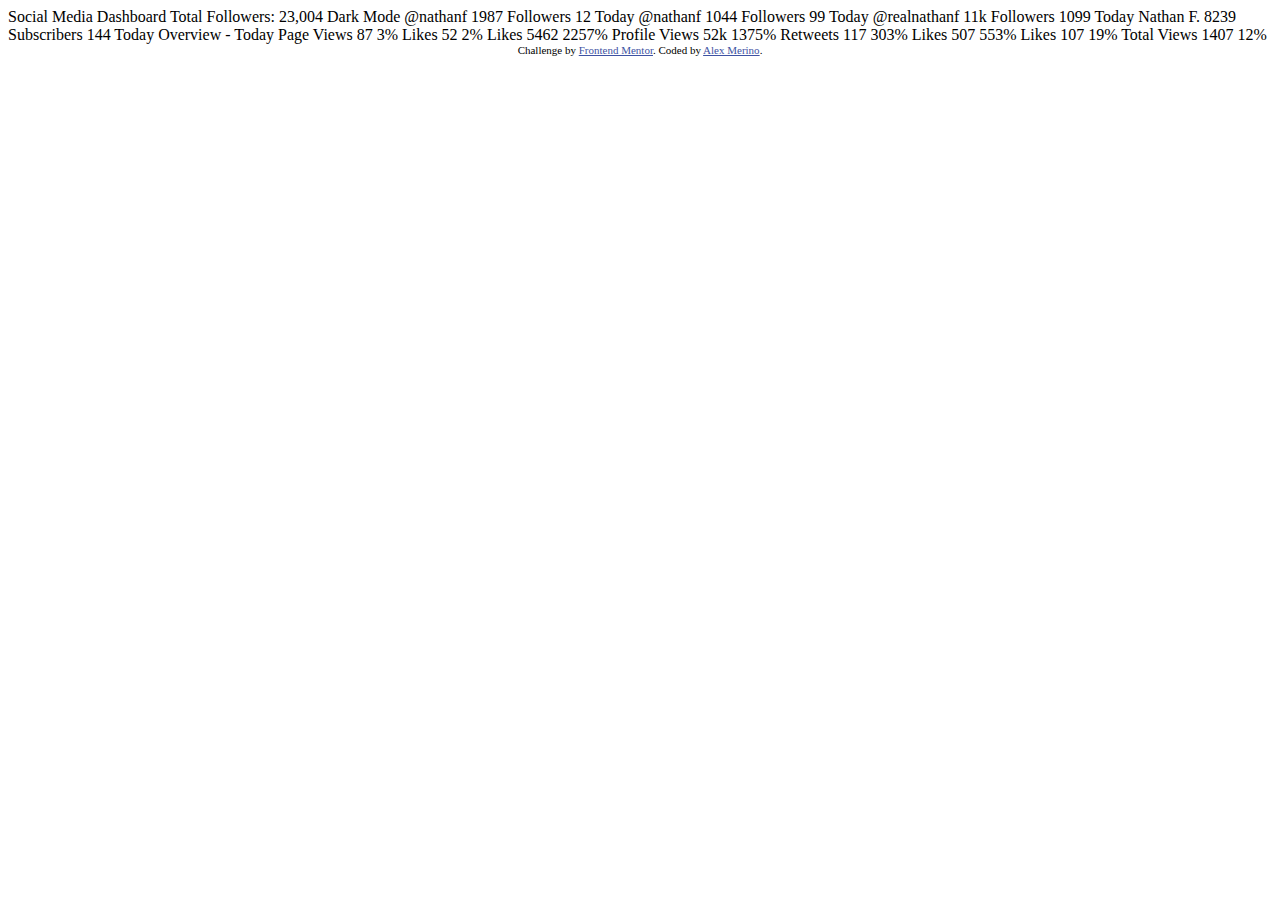
==== src/index.html @ 451176c3 "New repo created" ====
<!DOCTYPE html>
<html lang="en">
	<head>
		<meta charset="UTF-8" />
		<meta name="viewport" content="width=device-width, initial-scale=1.0" />
		<!-- displays site properly based on user's device -->

		<link
			rel="icon"
			type="image/png"
			sizes="32x32"
			href="./images/favicon-32x32.png"
		/>

		<title>Frontend Mentor | [Challenge Name Here]</title>

		<!-- Feel free to remove these styles or customise in your own stylesheet 👍 -->
		<style>
			.attribution {
				font-size: 11px;
				text-align: center;
			}
			.attribution a {
				color: hsl(228, 45%, 44%);
			}
		</style>
	</head>
	<body>
		Social Media Dashboard Total Followers: 23,004 Dark Mode @nathanf 1987
		Followers 12 Today @nathanf 1044 Followers 99 Today @realnathanf 11k
		Followers 1099 Today Nathan F. 8239 Subscribers 144 Today Overview - Today
		Page Views 87 3% Likes 52 2% Likes 5462 2257% Profile Views 52k 1375%
		Retweets 117 303% Likes 507 553% Likes 107 19% Total Views 1407 12%

		<div class="attribution">
			Challenge by
			<a href="https://www.frontendmentor.io?ref=challenge" target="_blank"
				>Frontend Mentor</a
			>. Coded by <a href="#">Alex Merino</a>.
		</div>
	</body>
</html>
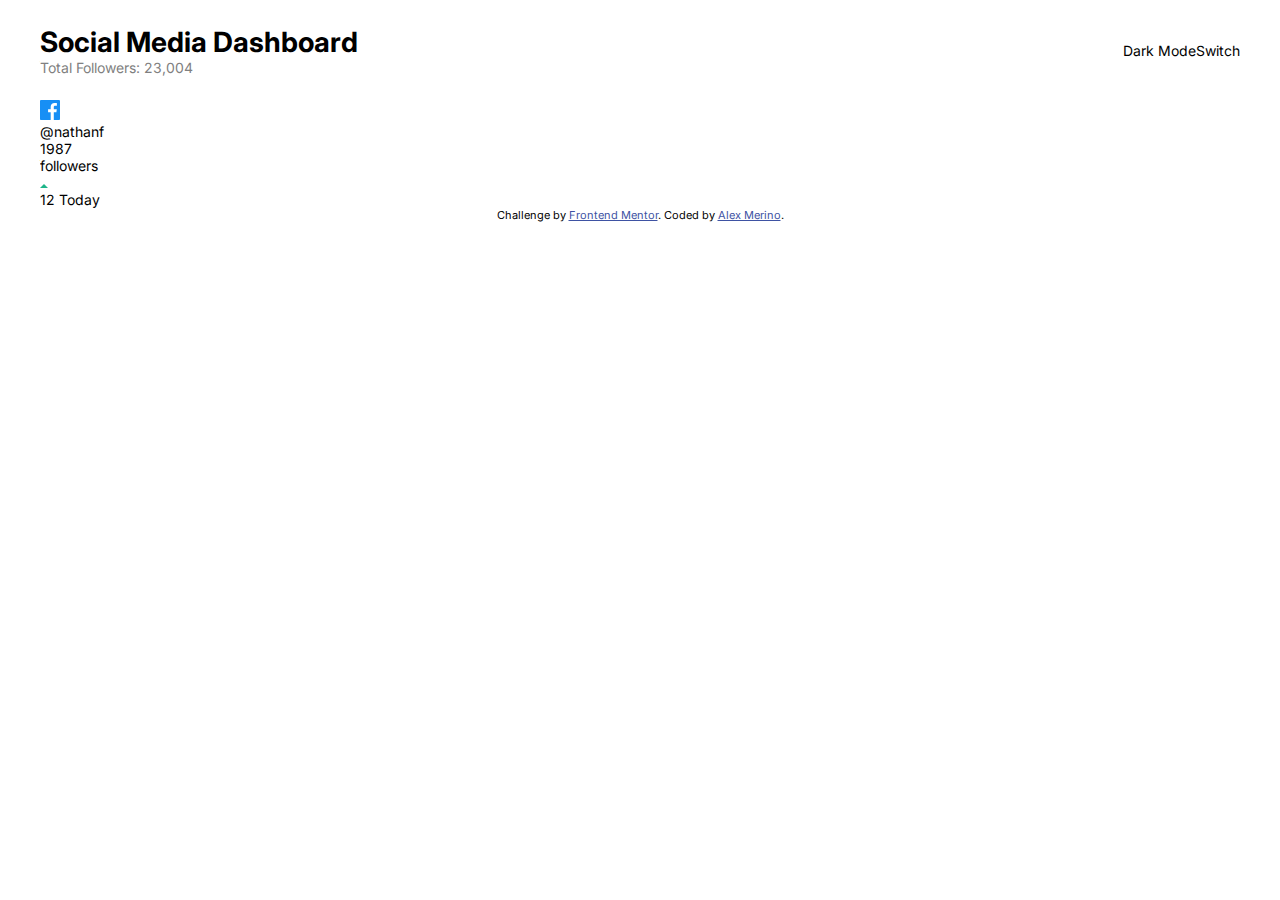
==== commit b2454f76: "Styled the header and added one card" ====
--- a/src/index.html
+++ b/src/index.html
@@ -1,42 +1,52 @@
 <!DOCTYPE html>
 <html lang="en">
-	<head>
-		<meta charset="UTF-8" />
-		<meta name="viewport" content="width=device-width, initial-scale=1.0" />
-		<!-- displays site properly based on user's device -->
 
-		<link
-			rel="icon"
-			type="image/png"
-			sizes="32x32"
-			href="./images/favicon-32x32.png"
-		/>
+<head>
+	<meta charset="UTF-8" />
+	<meta name="viewport" content="width=device-width, initial-scale=1.0" />
+	<!-- displays site properly based on user's device -->
+	<link rel="icon" type="image/png" sizes="32x32" href="./images/favicon-32x32.png" />
+	<link rel="stylesheet" href="./css/main.css">
+	<link href="https://fonts.googleapis.com/css?family=Inter:400,700&display=swap" rel="stylesheet">
+	<title>Frontend Mentor | Social Media Dashboard</title>
+	<!-- Feel free to remove these styles or customise in your own stylesheet 👍 -->
+</head>
 
-		<title>Frontend Mentor | [Challenge Name Here]</title>
+<body>
+	<main class="main-container">
+		<header class="header-container">
+			<div class="header-title-container">
+				<h1>Social Media Dashboard</h1>
+				<p>Total Followers: 23,004</p>
+			</div>
+			<div class="header-switch-container">
+				<p>Dark Mode</p>
+				<div>Switch</div>
+			</div>
+		</header>
+		<section class="hero-container">
+			<article class="card-container">
+				<div class="card-image-container">
+					<img src="./images/icon-facebook.svg" alt="">
+					<p>@nathanf</p>
+				</div>
+				<div class="card-followers-container">
+					<span>1987</span>
+					<p>followers</p>
+				</div>
+				<div class="card-fluctuation-container">
+					<img src="./images/icon-up.svg" alt="">
+					<p>12 Today</p>
+				</div>
+			</article>
+		</section>
+	</main>
 
-		<!-- Feel free to remove these styles or customise in your own stylesheet 👍 -->
-		<style>
-			.attribution {
-				font-size: 11px;
-				text-align: center;
-			}
-			.attribution a {
-				color: hsl(228, 45%, 44%);
-			}
-		</style>
-	</head>
-	<body>
-		Social Media Dashboard Total Followers: 23,004 Dark Mode @nathanf 1987
-		Followers 12 Today @nathanf 1044 Followers 99 Today @realnathanf 11k
-		Followers 1099 Today Nathan F. 8239 Subscribers 144 Today Overview - Today
-		Page Views 87 3% Likes 52 2% Likes 5462 2257% Profile Views 52k 1375%
-		Retweets 117 303% Likes 507 553% Likes 107 19% Total Views 1407 12%
+	<div class="attribution">
+		Challenge by
+		<a href="https://www.frontendmentor.io?ref=challenge" target="_blank">Frontend Mentor</a>. Coded by <a href="#">Alex
+			Merino</a>.
+	</div>
+</body>
 
-		<div class="attribution">
-			Challenge by
-			<a href="https://www.frontendmentor.io?ref=challenge" target="_blank"
-				>Frontend Mentor</a
-			>. Coded by <a href="#">Alex Merino</a>.
-		</div>
-	</body>
-</html>
+</html>--- a/src/css/main.css
+++ b/src/css/main.css
@@ -0,0 +1,47 @@
+* {
+  margin: 0;
+  padding: 0;
+  box-sizing: border-box;
+}
+
+body {
+  font-family: 'Inter', sans-serif;
+  font-size: 14px;
+}
+
+main {
+  width: 1200px;
+  margin: 0 auto;
+}
+
+/*HEADER*/
+
+header {
+  height: 100px;
+}
+
+.header-container {
+  display: grid;
+  grid-template-columns: 1fr 1fr;
+  align-items: center;
+}
+
+.header-title-container p {
+  color: gray;
+}
+
+.header-switch-container {
+  display: flex;
+  justify-content: flex-end;
+}
+
+
+/*Attribution styles*/
+.attribution {
+  font-size: 11px;
+  text-align: center;
+}
+
+.attribution a {
+  color: hsl(228, 45%, 44%);
+}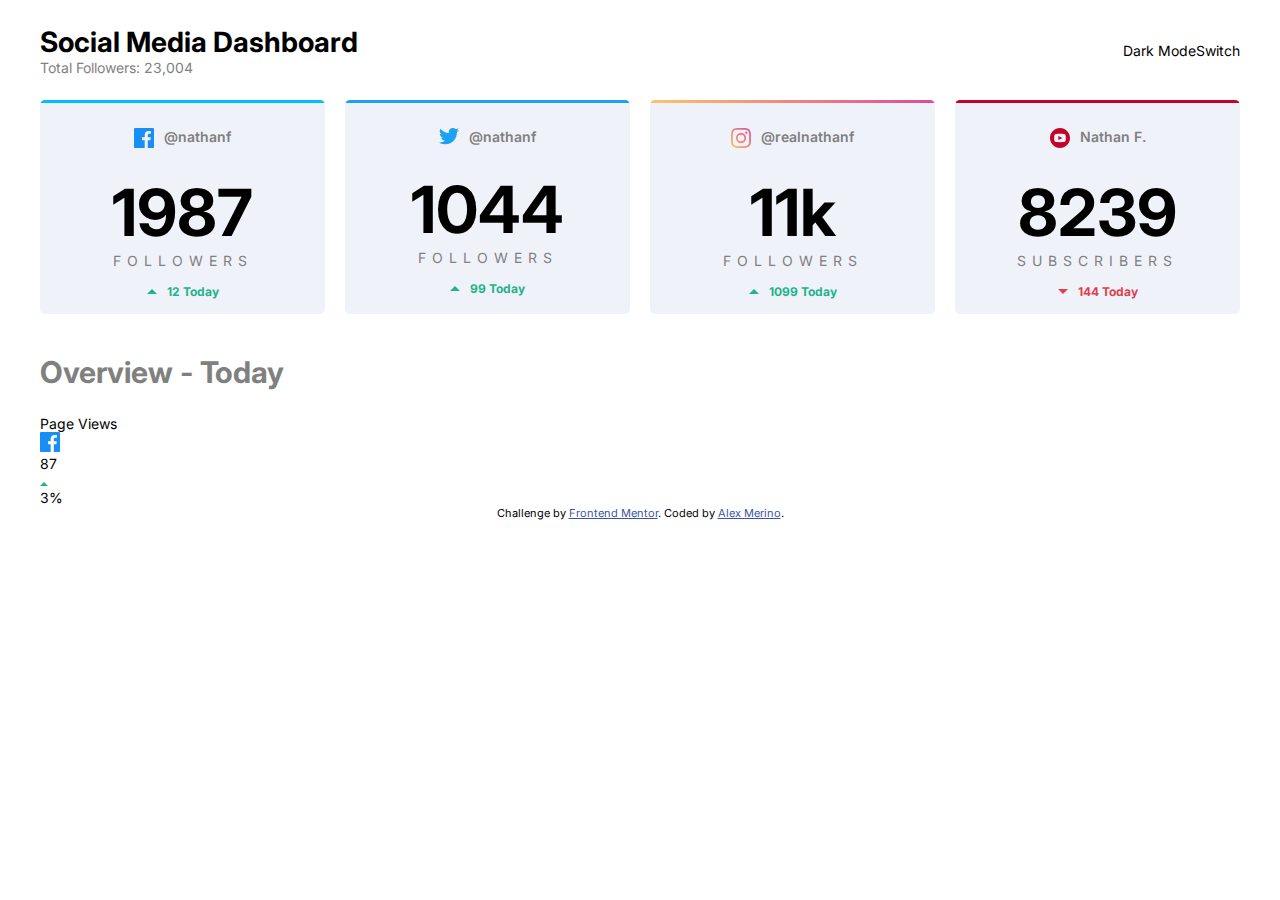
==== commit a01c26a4: "hero section is customized now" ====
--- a/src/index.html
+++ b/src/index.html
@@ -9,7 +9,6 @@
 	<link rel="stylesheet" href="./css/main.css">
 	<link href="https://fonts.googleapis.com/css?family=Inter:400,700&display=swap" rel="stylesheet">
 	<title>Frontend Mentor | Social Media Dashboard</title>
-	<!-- Feel free to remove these styles or customise in your own stylesheet 👍 -->
 </head>
 
 <body>
@@ -25,7 +24,7 @@
 			</div>
 		</header>
 		<section class="hero-container">
-			<article class="card-container">
+			<article class="card-container facebook">
 				<div class="card-image-container">
 					<img src="./images/icon-facebook.svg" alt="">
 					<p>@nathanf</p>
@@ -39,6 +38,66 @@
 					<p>12 Today</p>
 				</div>
 			</article>
+			<article class="card-container twitter">
+				<div class="card-image-container">
+					<img src="./images/icon-twitter.svg" alt="">
+					<p>@nathanf</p>
+				</div>
+				<div class="card-followers-container">
+					<span>1044</span>
+					<p>followers</p>
+				</div>
+				<div class="card-fluctuation-container">
+					<img src="./images/icon-up.svg" alt="">
+					<p>99 Today</p>
+				</div>
+			</article>
+			<article class="card-container instagram">
+				<div class="card-image-container">
+					<img src="./images/icon-instagram.svg" alt="">
+					<p>@realnathanf</p>
+				</div>
+				<div class="card-followers-container">
+					<span>11k</span>
+					<p>followers</p>
+				</div>
+				<div class="card-fluctuation-container">
+					<img src="./images/icon-up.svg" alt="">
+					<p>1099 Today</p>
+				</div>
+			</article>
+			<article class="card-container youtube">
+				<div class="card-image-container">
+					<img src="./images/icon-youtube.svg" alt="">
+					<p>Nathan F.</p>
+				</div>
+				<div class="card-followers-container">
+					<span>8239</span>
+					<p>subscribers</p>
+				</div>
+				<div class="card-fluctuation-container">
+					<img src="./images/icon-down.svg" alt="">
+					<p>144 Today</p>
+				</div>
+			</article>
+		</section>
+		<div class="separator">
+			<p> Overview - Today</p>
+		</div>
+		<section class="overview-container">
+			<article class="small-card-container">
+				<div class="top-small-card">
+					<p>Page Views</p>
+					<img src="./images/icon-facebook.svg" alt="">
+				</div>
+				<div class="buttom-small-card">
+					<p>87</p>
+					<div class="fluctuation-small">
+						<img src="./images/icon-up.svg" alt="">
+						<p>3%</p>
+					</div>
+				</div>
+			</article>
 		</section>
 	</main>
 
--- a/src/css/main.css
+++ b/src/css/main.css
@@ -1,3 +1,8 @@
+:root {
+  --card-background-color: hsl(227, 47%, 96%);
+  --positive-numbers: hsl(163, 72%, 41%);
+}
+
 * {
   margin: 0;
   padding: 0;
@@ -35,6 +40,119 @@
   justify-content: flex-end;
 }
 
+/*HERO*/
+
+.hero-container {
+  display: grid;
+  grid-template-columns: repeat(4, 1fr);
+  grid-gap: 20px;
+}
+
+.facebook::before {
+  content: "";
+  height: 3px;
+  background-color: hsl(195, 100%, 50%);
+  display: block;
+  border-radius: 5px;
+  width: -webkit-fill-available;
+}
+
+.twitter::before {
+  content: "";
+  height: 3px;
+  background-color: hsl(203, 89%, 53%);
+  display: block;
+  border-radius: 5px;
+  width: -webkit-fill-available;
+}
+
+.instagram::before  {
+  content: "";
+  height: 3px;
+  background-image: linear-gradient(to right, hsl(37, 97%, 70%), hsl(329, 70%, 58%));
+  display: block;
+  border-radius: 5px;
+  width: -webkit-fill-available;
+}
+
+.youtube::before {
+  content: "";
+  height: 3px;
+  background-color: hsl(348, 97%, 39%);
+  display: block;
+  border-radius: 5px;
+  width: -webkit-fill-available;
+}
+
+.card-container {
+  overflow: hidden;
+  background-color: var(--card-background-color);
+  display: flex;
+  flex-direction: column;
+  align-items: center;
+  border-radius: 5px;
+}
+
+.card-image-container {
+  display: flex;
+  margin-top: 25px;
+  margin-bottom: 25px;
+  font-weight: 600;
+  color: gray;
+}
+
+.card-container img {
+  margin-right: 10px;
+}
+
+.card-followers-container {
+  display: flex;
+  flex-direction: column;
+  justify-content: center;
+  align-items: center;
+}
+
+.card-followers-container span {
+  font-size: 65px;
+  font-weight: 700;
+  color: black;
+}
+
+.card-followers-container p {
+  letter-spacing: 6px;
+  color: grey;
+  text-transform: uppercase;
+}
+
+.card-fluctuation-container {
+  display: flex;
+  margin-top: 15px;
+  margin-bottom: 15px;
+  font-size: 12px;
+  font-weight: 700;
+  align-items: center;
+  color: var(--positive-numbers);
+}
+
+.youtube .card-fluctuation-container {
+  color: hsl(356, 69%, 56%);
+}
+
+
+.card-fluctuation-container img {
+  height: 5px;
+}
+
+/*SMALL CARDS*/
+
+.separator {
+  margin-top: 40px;
+  margin-bottom: 25px;
+  font-size: 30px;
+  color: grey;
+  font-weight: 700;
+}
+
 
 /*Attribution styles*/
 .attribution {
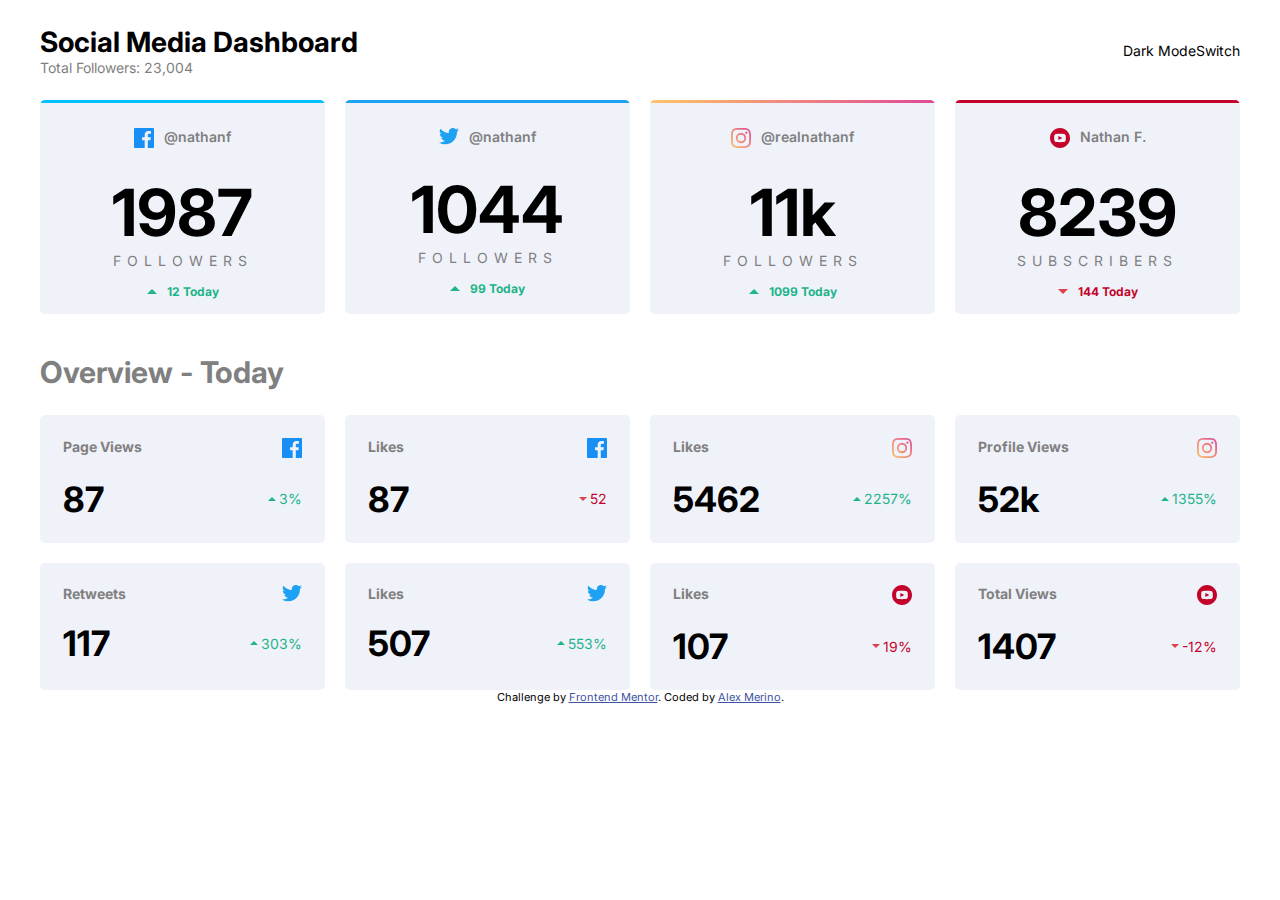
==== commit 81a2e1fc: "stylized all the site" ====
--- a/src/index.html
+++ b/src/index.html
@@ -91,10 +91,101 @@
 					<img src="./images/icon-facebook.svg" alt="">
 				</div>
 				<div class="buttom-small-card">
-					<p>87</p>
+					<p class="views">87</p>
 					<div class="fluctuation-small">
 						<img src="./images/icon-up.svg" alt="">
 						<p>3%</p>
+					</div>
+				</div>
+			</article>
+			<article class="small-card-container">
+				<div class="top-small-card">
+					<p>Likes</p>
+					<img src="./images/icon-facebook.svg" alt="">
+				</div>
+				<div class="buttom-small-card">
+					<p class="views">87</p>
+					<div class="fluctuation-small down">
+						<img src="./images/icon-down.svg" alt="">
+						<p>52</p>
+					</div>
+				</div>
+			</article>
+			<article class="small-card-container">
+				<div class="top-small-card">
+					<p>Likes</p>
+					<img src="./images/icon-instagram.svg" alt="">
+				</div>
+				<div class="buttom-small-card">
+					<p class="views">5462</p>
+					<div class="fluctuation-small">
+						<img src="./images/icon-up.svg" alt="">
+						<p>2257%</p>
+					</div>
+				</div>
+			</article>
+			<article class="small-card-container">
+				<div class="top-small-card">
+					<p>Profile Views</p>
+					<img src="./images/icon-instagram.svg" alt="">
+				</div>
+				<div class="buttom-small-card">
+					<p class="views">52k</p>
+					<div class="fluctuation-small">
+						<img src="./images/icon-up.svg" alt="">
+						<p>1355%</p>
+					</div>
+				</div>
+			</article>
+			<article class="small-card-container">
+				<div class="top-small-card">
+					<p>Retweets</p>
+					<img src="./images/icon-twitter.svg" alt="">
+				</div>
+				<div class="buttom-small-card">
+					<p class="views">117</p>
+					<div class="fluctuation-small">
+						<img src="./images/icon-up.svg" alt="">
+						<p>303%</p>
+					</div>
+				</div>
+			</article>
+			<article class="small-card-container">
+				<div class="top-small-card">
+					<p>Likes</p>
+					<img src="./images/icon-twitter.svg" alt="">
+				</div>
+				<div class="buttom-small-card">
+					<p class="views">507</p>
+					<div class="fluctuation-small">
+						<img src="./images/icon-up.svg" alt="">
+						<p>553%</p>
+					</div>
+				</div>
+			</article>
+			<article class="small-card-container">
+				<div class="top-small-card">
+					<p>Likes</p>
+					<img src="./images/icon-youtube.svg" alt="">
+				</div>
+				<div class="buttom-small-card">
+					<p class="views">107</p>
+					<div class="fluctuation-small down">
+						<img src="./images/icon-down.svg" alt="">
+						<p>19%</p>
+					</div>
+				</div>
+			</article>
+			<article class="small-card-container">
+				<div class="top-small-card">
+					<p>Total Views</p>
+					<img src="./images/icon-youtube.svg" alt="">
+				</div>
+				<div class="buttom-small-card">
+					<p class="views">1407</p>
+					<div class="fluctuation-small down">
+						<img src="./images/icon-down.svg" alt="">
+						<p>-12%</p>
 					</div>
 				</div>
 			</article>
--- a/src/css/main.css
+++ b/src/css/main.css
@@ -1,6 +1,7 @@
 :root {
   --card-background-color: hsl(227, 47%, 96%);
   --positive-numbers: hsl(163, 72%, 41%);
+  --negative-numbers: hsl(348, 97%, 39%);
 }
 
 * {
@@ -135,7 +136,7 @@
 }
 
 .youtube .card-fluctuation-container {
-  color: hsl(356, 69%, 56%);
+  color: var(--negative-numbers);
 }
 
 
@@ -153,6 +154,56 @@
   font-weight: 700;
 }
 
+.overview-container {
+  display: grid;
+  grid-template-columns: repeat(4, 1fr);
+  grid-template-rows: repeat(2, 1fr);
+  grid-gap: 20px;
+}
+
+.small-card-container {
+  background-color: var(--card-background-color);
+  border-radius: 5px;
+  padding: 8%;
+}
+
+.top-small-card {
+  display: flex;
+  justify-content: space-between;
+  margin-bottom: 20px;
+  color: gray;
+  font-weight: 700;
+}
+
+.buttom-small-card {
+  display: flex;
+  justify-content: space-between;
+}
+
+.buttom-small-card .views{
+  font-weight: 700;
+  font-size: 35px;
+  color: black;
+}
+
+.fluctuation-small {
+  display: flex;
+}
+
+.down p {
+  color: var(--negative-numbers);
+}
+
+.fluctuation-small {
+  display: flex;
+  justify-content: center;
+  align-items: center;
+  color: var(--positive-numbers);
+}
+
+.fluctuation-small img {
+  margin-right: 3px;
+}
 
 /*Attribution styles*/
 .attribution {
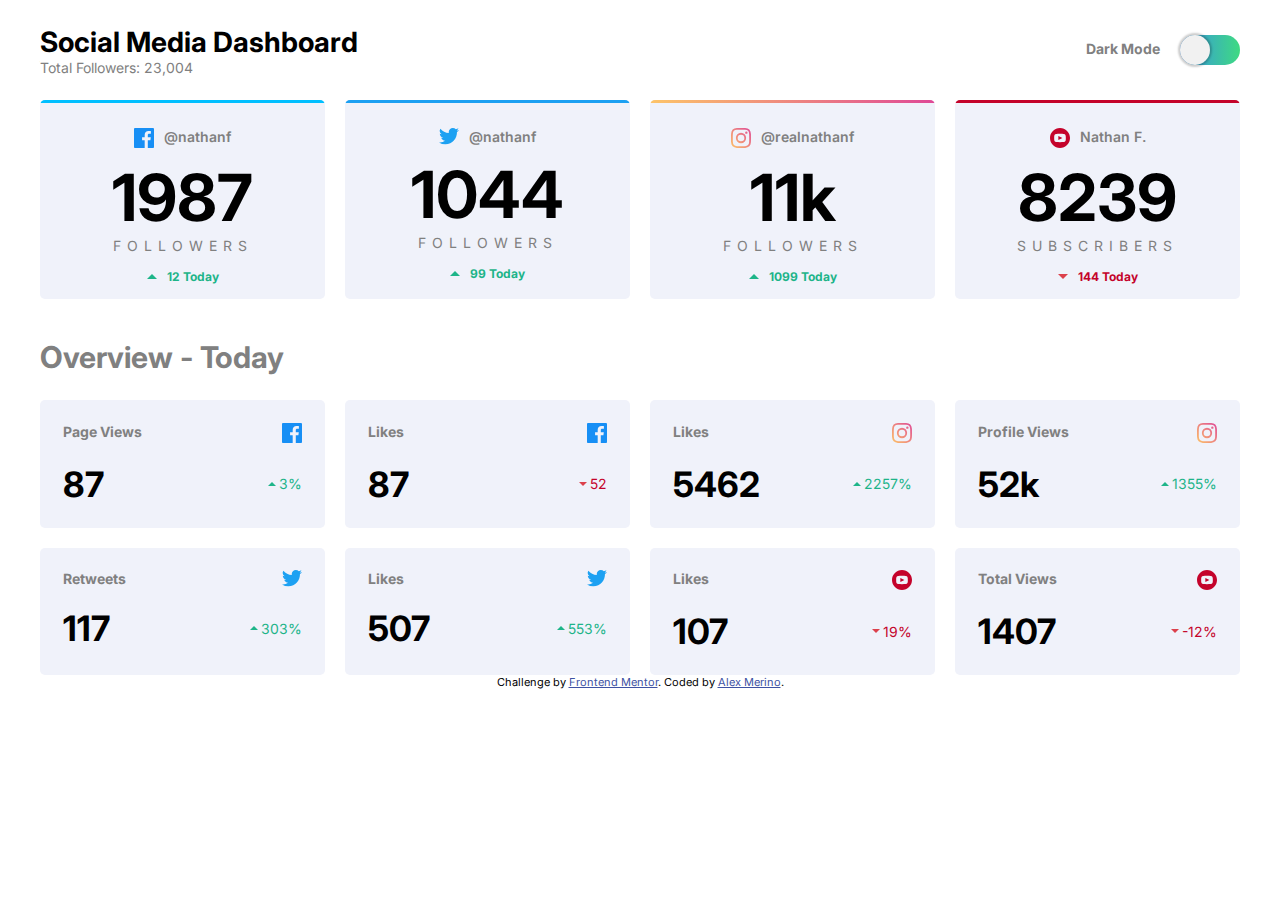
==== commit 05a6bdcd: "added the button for the dark mode" ====
--- a/src/index.html
+++ b/src/index.html
@@ -4,7 +4,6 @@
 <head>
 	<meta charset="UTF-8" />
 	<meta name="viewport" content="width=device-width, initial-scale=1.0" />
-	<!-- displays site properly based on user's device -->
 	<link rel="icon" type="image/png" sizes="32x32" href="./images/favicon-32x32.png" />
 	<link rel="stylesheet" href="./css/main.css">
 	<link href="https://fonts.googleapis.com/css?family=Inter:400,700&display=swap" rel="stylesheet">
@@ -18,9 +17,14 @@
 				<h1>Social Media Dashboard</h1>
 				<p>Total Followers: 23,004</p>
 			</div>
+			<hr class="divider">
+			</hr>
 			<div class="header-switch-container">
 				<p>Dark Mode</p>
-				<div>Switch</div>
+				<button class="switch" id="switch">
+					<span></span>
+					<span></span>
+				</button>
 			</div>
 		</header>
 		<section class="hero-container">
@@ -91,7 +95,7 @@
 					<img src="./images/icon-facebook.svg" alt="">
 				</div>
 				<div class="buttom-small-card">
-					<p class="views">87</p>
+					<span class="views">87</span>
 					<div class="fluctuation-small">
 						<img src="./images/icon-up.svg" alt="">
 						<p>3%</p>
@@ -104,7 +108,7 @@
 					<img src="./images/icon-facebook.svg" alt="">
 				</div>
 				<div class="buttom-small-card">
-					<p class="views">87</p>
+					<span class="views">87</span>
 					<div class="fluctuation-small down">
 						<img src="./images/icon-down.svg" alt="">
 						<p>52</p>
@@ -117,7 +121,7 @@
 					<img src="./images/icon-instagram.svg" alt="">
 				</div>
 				<div class="buttom-small-card">
-					<p class="views">5462</p>
+					<span class="views">5462</span>
 					<div class="fluctuation-small">
 						<img src="./images/icon-up.svg" alt="">
 						<p>2257%</p>
@@ -130,7 +134,7 @@
 					<img src="./images/icon-instagram.svg" alt="">
 				</div>
 				<div class="buttom-small-card">
-					<p class="views">52k</p>
+					<span class="views">52k</span>
 					<div class="fluctuation-small">
 						<img src="./images/icon-up.svg" alt="">
 						<p>1355%</p>
@@ -143,7 +147,7 @@
 					<img src="./images/icon-twitter.svg" alt="">
 				</div>
 				<div class="buttom-small-card">
-					<p class="views">117</p>
+					<span class="views">117</span>
 					<div class="fluctuation-small">
 						<img src="./images/icon-up.svg" alt="">
 						<p>303%</p>
@@ -156,7 +160,7 @@
 					<img src="./images/icon-twitter.svg" alt="">
 				</div>
 				<div class="buttom-small-card">
-					<p class="views">507</p>
+					<span class="views">507</span>
 					<div class="fluctuation-small">
 						<img src="./images/icon-up.svg" alt="">
 						<p>553%</p>
@@ -169,7 +173,7 @@
 					<img src="./images/icon-youtube.svg" alt="">
 				</div>
 				<div class="buttom-small-card">
-					<p class="views">107</p>
+					<span class="views">107</span>
 					<div class="fluctuation-small down">
 						<img src="./images/icon-down.svg" alt="">
 						<p>19%</p>
@@ -182,7 +186,7 @@
 					<img src="./images/icon-youtube.svg" alt="">
 				</div>
 				<div class="buttom-small-card">
-					<p class="views">1407</p>
+					<span class="views">1407</span>
 					<div class="fluctuation-small down">
 						<img src="./images/icon-down.svg" alt="">
 						<p>-12%</p>
@@ -197,6 +201,7 @@
 		<a href="https://www.frontendmentor.io?ref=challenge" target="_blank">Frontend Mentor</a>. Coded by <a href="#">Alex
 			Merino</a>.
 	</div>
+	<script src="./js/main.js"></script>
 </body>
 
 </html>--- a/src/css/main.css
+++ b/src/css/main.css
@@ -2,6 +2,9 @@
   --card-background-color: hsl(227, 47%, 96%);
   --positive-numbers: hsl(163, 72%, 41%);
   --negative-numbers: hsl(348, 97%, 39%);
+  --body-color: hsl(230, 17%, 14%);
+  --text:hsl(0, 0%, 100%);
+  --dark-card:  hsl(228, 28%, 20%);
 }
 
 * {
@@ -13,6 +16,11 @@
 body {
   font-family: 'Inter', sans-serif;
   font-size: 14px;
+  transition: .3s ease all;
+}
+
+body.dark {
+  background-color: var(--body-color);
 }
 
 main {
@@ -22,6 +30,15 @@
 
 /*HEADER*/
 
+body.dark h1 {
+  color: var(--text);
+}
+
+body.dark span {
+  color: var(--text) !important;
+
+}
+
 header {
   height: 100px;
 }
@@ -36,9 +53,59 @@
   color: gray;
 }
 
+body.dark .header-title-container p {
+  color: gray;
+  font-weight: 700;
+}
+
 .header-switch-container {
   display: flex;
   justify-content: flex-end;
+}
+
+.switch {
+  background: linear-gradient(to right,hsl(210, 78%, 56%), hsl(146, 68%, 55%));
+  border-radius: 1000px;
+  border: none;
+  position: relative;
+  cursor: pointer ;
+  display: flex;
+  outline: none;
+}
+
+header .header-switch-container p{
+  color: gray;
+  font-weight: 700;
+  margin-top: 5px;
+  margin-right: 20px;
+}
+
+.switch::after {
+  content: "";
+  display: block;
+  width: 30px;
+  height: 30px;
+  position: absolute;
+  background: #F1F1F1;
+  top: 0;
+  left: 0;
+  right: unset;
+  border-radius: 100px;
+  transition: .3s ease all;
+  box-shadow: 0px 0px 2px 2px rgba(0,0,0,.2);
+}
+
+.switch.active::after {
+  right: 0;
+  left: unset;
+}
+
+.switch span {
+  width: 30px;
+  height: 30px;
+  display: block;
+  background: none;
+  color: white;
 }
 
 /*HERO*/
@@ -55,7 +122,7 @@
   background-color: hsl(195, 100%, 50%);
   display: block;
   border-radius: 5px;
-  width: -webkit-fill-available;
+  width: 100%;
 }
 
 .twitter::before {
@@ -64,7 +131,7 @@
   background-color: hsl(203, 89%, 53%);
   display: block;
   border-radius: 5px;
-  width: -webkit-fill-available;
+  width: 100%;
 }
 
 .instagram::before  {
@@ -73,7 +140,7 @@
   background-image: linear-gradient(to right, hsl(37, 97%, 70%), hsl(329, 70%, 58%));
   display: block;
   border-radius: 5px;
-  width: -webkit-fill-available;
+  width: 100%;
 }
 
 .youtube::before {
@@ -82,7 +149,7 @@
   background-color: hsl(348, 97%, 39%);
   display: block;
   border-radius: 5px;
-  width: -webkit-fill-available;
+  width: 100%;
 }
 
 .card-container {
@@ -94,10 +161,14 @@
   border-radius: 5px;
 }
 
+body.dark .card-container{
+  background-color: var(--dark-card);
+}
+
 .card-image-container {
   display: flex;
   margin-top: 25px;
-  margin-bottom: 25px;
+  margin-bottom: 10px;
   font-weight: 600;
   color: gray;
 }
@@ -167,6 +238,12 @@
   padding: 8%;
 }
 
+
+body.dark .small-card-container {
+  background-color: var(--dark-card);
+}
+
+
 .top-small-card {
   display: flex;
   justify-content: space-between;
@@ -203,6 +280,48 @@
 
 .fluctuation-small img {
   margin-right: 3px;
+}
+
+.divider {
+  display: none;
+}
+
+@media (max-width: 375px) {
+
+ .header-container {
+    grid-template-columns: 1fr;
+  }
+
+  .header-title-container {
+    margin-bottom: 15px;
+  }
+
+  .divider {
+    display: block;
+  }
+
+  .header-switch-container {
+    justify-content: space-between;
+    margin-top: 10px;
+  }
+
+  main {
+    max-width: 350px;
+    padding: 2%;
+  }
+
+  .card-container {
+    margin-top: 15px;
+  }
+
+  .hero-container {
+    margin: 0 auto;
+    grid-template-columns: 1fr;
+  }
+
+  .overview-container {
+    grid-template-columns: 1fr;
+  }
 }
 
 /*Attribution styles*/
